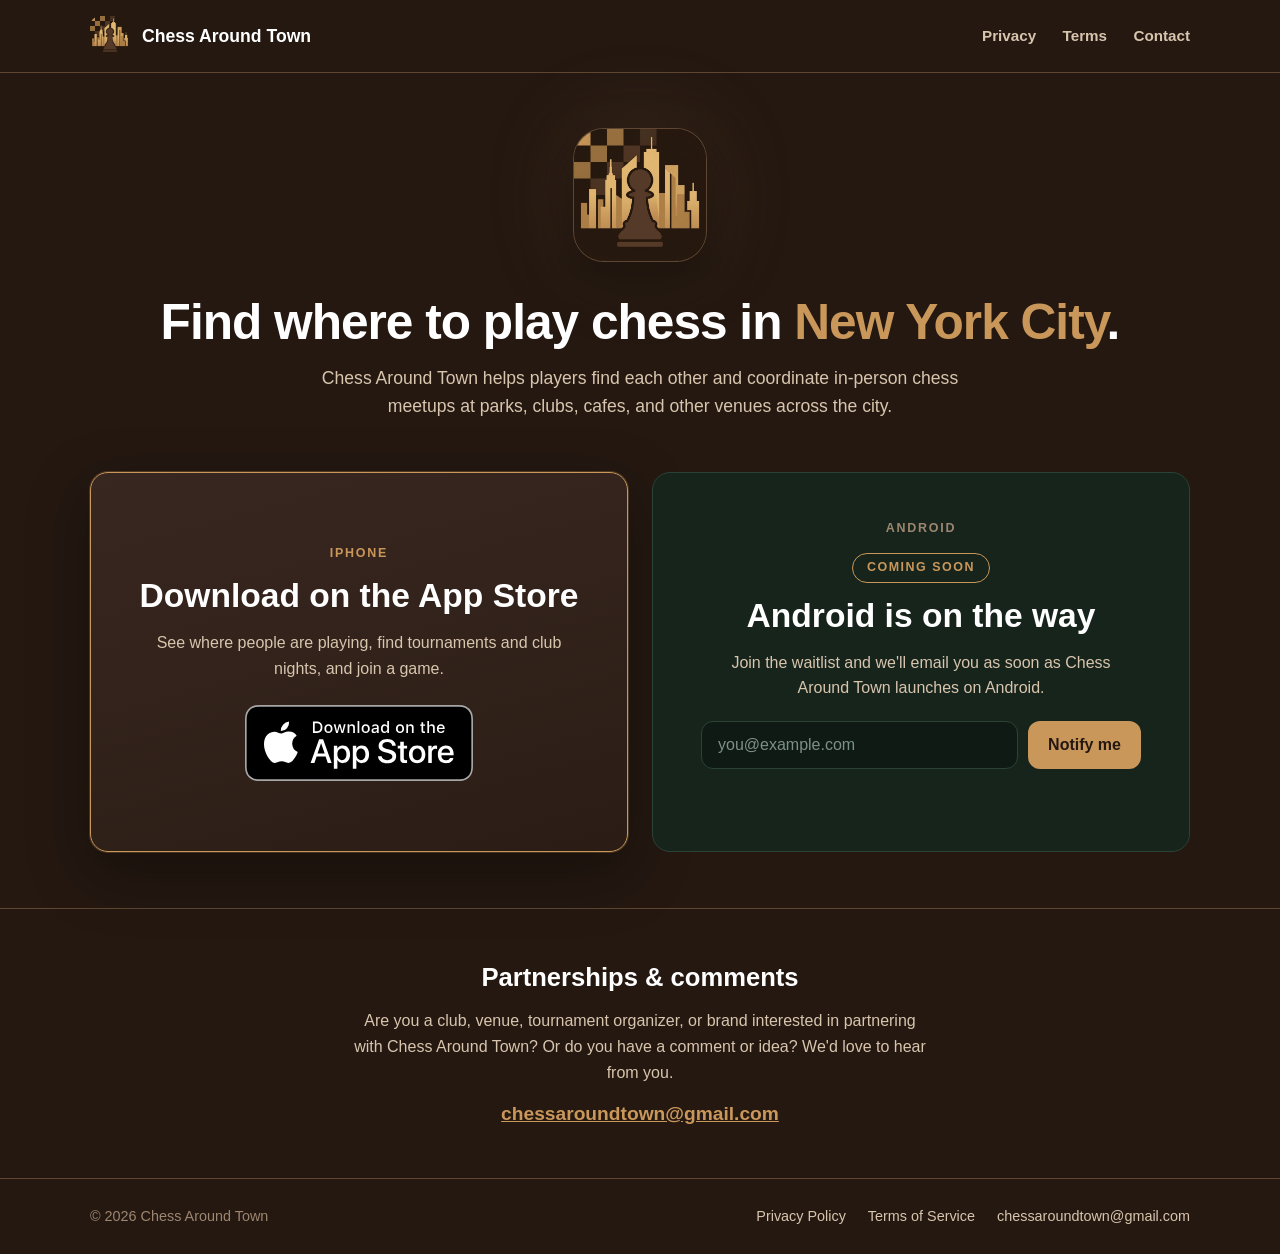
==== index.html @ 68b0ef18 "Add chessaroundtown.com website Landing page with App Store download and Android waitlist, plus priv" ====
<!doctype html>
<html lang="en">
<head>
<meta charset="utf-8">
<meta name="viewport" content="width=device-width, initial-scale=1">
<title>Chess Around Town | Find where to play chess in New York City</title>
<meta name="description" content="Chess Around Town helps players in New York City find each other and coordinate in-person chess meetups at parks, clubs, cafes, and other venues. Available on iPhone; Android coming soon.">
<meta name="theme-color" content="#241811">
<link rel="canonical" href="https://chessaroundtown.com/">
<link rel="icon" type="image/png" sizes="32x32" href="assets/favicon-32.png">
<link rel="icon" type="image/png" sizes="48x48" href="assets/favicon-48.png">
<link rel="apple-touch-icon" href="assets/apple-touch-icon.png">
<meta property="og:type" content="website">
<meta property="og:site_name" content="Chess Around Town">
<meta property="og:title" content="Chess Around Town | Find where to play chess in New York City">
<meta property="og:description" content="Find where to play, and who'll be there. Available on iPhone; Android coming soon.">
<meta property="og:url" content="https://chessaroundtown.com/">
<meta property="og:image" content="https://chessaroundtown.com/assets/og-image.png">
<meta name="twitter:card" content="summary_large_image">
<link rel="stylesheet" href="style.css">
</head>
<body>

<header class="site-header">
  <div class="container">
    <a class="brand" href="index.html" aria-label="Chess Around Town home">
      <img src="assets/logo-512.png" alt="" width="40" height="40">
      <span>Chess Around Town</span>
    </a>
    <nav class="site-nav" aria-label="Main">
      <a href="privacy.html">Privacy</a>
      <a href="terms.html">Terms</a>
      <a href="#contact">Contact</a>
    </nav>
  </div>
</header>

<main>
  <section class="hero">
    <div class="container">
      <img class="hero-logo" src="assets/logo-512.png" alt="Chess Around Town logo" width="132" height="132">
      <h1>Find where to play chess in <span>New York City</span>.</h1>
      <p>Chess Around Town helps players find each other and coordinate in-person chess meetups at parks, clubs, cafes, and other venues across the city.</p>
    </div>
  </section>

  <div class="container">
    <div class="split">

      <section class="panel panel-ios" aria-labelledby="ios-title">
        <span class="eyebrow">iPhone</span>
        <h2 id="ios-title">Download on the App Store</h2>
        <p>See where people are playing, find tournaments and club nights, and join a game.</p>
        <a class="store-badge" href="https://apps.apple.com/app/id6809577324" aria-label="Download Chess Around Town on the App Store">
          <img src="assets/appstore-badge.svg" alt="Download on the App Store">
        </a>
      </section>

      <section class="panel panel-android" aria-labelledby="android-title">
        <span class="eyebrow">Android</span>
        <span class="pill">Coming soon</span>
        <h2 id="android-title">Android is on the way</h2>
        <p>Join the waitlist and we'll email you as soon as Chess Around Town launches on Android.</p>
        <form class="waitlist" id="waitlist-form" novalidate>
          <label class="sr-only" for="waitlist-email">Email address</label>
          <input id="waitlist-email" name="email" type="email" inputmode="email" autocomplete="email" placeholder="you@example.com" required maxlength="254">
          <div class="hp" aria-hidden="true">
            <label>Leave this field empty <input type="text" name="website" tabindex="-1" autocomplete="off"></label>
          </div>
          <button class="btn" type="submit">Notify me</button>
        </form>
        <p class="form-msg" id="waitlist-msg" role="status" aria-live="polite"></p>
      </section>

    </div>
  </div>

  <section class="contact" id="contact">
    <div class="container">
      <h2>Partnerships &amp; comments</h2>
      <p>Are you a club, venue, tournament organizer, or brand interested in partnering with Chess Around Town? Or do you have a comment or idea? We'd love to hear from you.</p>
      <a class="email" href="mailto:chessaroundtown@gmail.com">chessaroundtown@gmail.com</a>
    </div>
  </section>
</main>

<footer class="site-footer">
  <div class="container">
    <span>&copy; 2026 Chess Around Town</span>
    <nav aria-label="Footer">
      <a href="privacy.html">Privacy Policy</a>
      <a href="terms.html">Terms of Service</a>
      <a href="mailto:chessaroundtown@gmail.com">chessaroundtown@gmail.com</a>
    </nav>
  </div>
</footer>

<script src="waitlist.js"></script>
</body>
</html>
---- style.css ----
:root {
  color-scheme: dark;
  /* Same palette as the app (lib/theme.ts) */
  --bg: #241811;
  --surface: #382720;
  --surface-alt: #4a3528;
  --border: #5e4632;
  --primary: #c9975a;
  --primary-light: #d9ab72;
  --text: #ffffff;
  --muted: #d8c5ae;
  --faint: #9c8670;
  --nav-bg: #16241c;
  --nav-border: #2a4335;
  --nav-inactive: #7c9186;
  --danger: #e0614f;
  --ok: #7fd1a0;
  --radius: 18px;
}

* { box-sizing: border-box; }
html { scroll-behavior: smooth; }
body {
  margin: 0;
  background: var(--bg);
  color: var(--text);
  font-family: -apple-system, BlinkMacSystemFont, "Segoe UI", Roboto, Helvetica, Arial, sans-serif;
  line-height: 1.6;
  -webkit-font-smoothing: antialiased;
}
a { color: var(--primary); }
a:hover { color: var(--primary-light); }
:focus-visible { outline: 2px solid var(--primary); outline-offset: 3px; border-radius: 6px; }

.container { width: min(1100px, 100% - 40px); margin-inline: auto; }
.sr-only {
  position: absolute; width: 1px; height: 1px; padding: 0; margin: -1px;
  overflow: hidden; clip: rect(0, 0, 0, 0); white-space: nowrap; border: 0;
}

/* ---------- Header ---------- */
.site-header { border-bottom: 1px solid var(--border); }
.site-header .container {
  display: flex; align-items: center; justify-content: space-between; padding: 16px 0;
}
.brand {
  display: flex; align-items: center; gap: 12px;
  color: var(--text); text-decoration: none; font-weight: 700; font-size: 1.1rem;
}
.brand:hover { color: var(--text); }
.brand img { width: 40px; height: 40px; border-radius: 10px; flex: none; }
.site-nav a {
  color: var(--muted); text-decoration: none; font-weight: 600; font-size: 0.95rem; margin-left: 22px;
}
.site-nav a:hover { color: var(--primary); }

/* ---------- Hero ---------- */
.hero { text-align: center; padding: 56px 0 36px; }
.hero-logo {
  width: 132px; height: 132px; border-radius: 30px;
  box-shadow: 0 0 0 1px var(--border), 0 18px 50px rgba(0, 0, 0, 0.45), 0 0 90px rgba(201, 151, 90, 0.18);
}
.hero h1 {
  font-size: clamp(2rem, 5vw, 3.1rem); line-height: 1.12; letter-spacing: -0.02em; margin: 26px 0 14px;
}
.hero h1 span { color: var(--primary); }
.hero p { max-width: 640px; margin: 0 auto; color: var(--muted); font-size: 1.1rem; }

/* ---------- The two halves ---------- */
.split { display: grid; grid-template-columns: 1fr 1fr; gap: 24px; padding: 16px 0 56px; }
.panel {
  position: relative; display: flex; flex-direction: column; align-items: center; justify-content: center;
  gap: 14px; text-align: center; min-height: 380px; padding: 44px 36px; border-radius: var(--radius);
}
.panel h2 { margin: 0; font-size: clamp(1.6rem, 3vw, 2.1rem); line-height: 1.15; }
.panel p { margin: 0; color: var(--muted); max-width: 420px; }
.eyebrow { font-size: 0.78rem; letter-spacing: 0.14em; text-transform: uppercase; font-weight: 700; color: var(--faint); }

.panel-ios {
  background: linear-gradient(165deg, var(--surface), #2b1d15);
  border: 1px solid var(--primary);
  box-shadow: 0 0 0 1px rgba(201, 151, 90, 0.25), 0 20px 60px rgba(0, 0, 0, 0.35);
}
.panel-ios .eyebrow { color: var(--primary); }
.store-badge { display: inline-block; margin-top: 10px; transition: transform 0.15s ease; }
.store-badge:hover { transform: translateY(-2px); }
.store-badge img { display: block; height: 76px; width: auto; }

.panel-android { background: var(--nav-bg); border: 1px solid var(--nav-border); }
.pill {
  display: inline-block; border: 1px solid var(--primary); color: var(--primary); border-radius: 999px;
  padding: 4px 14px; font-size: 0.78rem; letter-spacing: 0.12em; text-transform: uppercase; font-weight: 700;
}

/* ---------- Waitlist form ---------- */
.waitlist { display: flex; gap: 10px; width: 100%; max-width: 440px; margin-top: 6px; }
.waitlist input[type="email"] {
  flex: 1; min-width: 0; background: rgba(0, 0, 0, 0.28); border: 1px solid var(--nav-border);
  color: var(--text); border-radius: 12px; padding: 14px 16px; font-size: 1rem; font-family: inherit;
}
.waitlist input::placeholder { color: var(--nav-inactive); }
.waitlist input[type="email"]:focus { outline: 2px solid var(--primary); outline-offset: 1px; border-color: var(--primary); }
.hp { position: absolute; left: -9999px; width: 1px; height: 1px; overflow: hidden; opacity: 0; }
.btn {
  background: var(--primary); color: var(--bg); border: 0; border-radius: 12px; padding: 14px 20px;
  font-weight: 700; font-size: 1rem; font-family: inherit; cursor: pointer; white-space: nowrap;
}
.btn:hover { background: var(--primary-light); }
.btn[disabled] { opacity: 0.6; cursor: default; }
.panel p.form-msg { min-height: 1.5em; font-size: 0.95rem; max-width: 440px; }
.form-msg.ok { color: var(--ok); font-weight: 600; }
.form-msg.err { color: var(--danger); }

/* ---------- Contact ---------- */
.contact { border-top: 1px solid var(--border); padding: 48px 0; text-align: center; }
.contact h2 { margin: 0 0 10px; font-size: 1.6rem; }
.contact p { color: var(--muted); max-width: 580px; margin: 0 auto 14px; }
.contact .email { font-weight: 700; font-size: 1.2rem; }

/* ---------- Footer ---------- */
.site-footer { border-top: 1px solid var(--border); padding: 26px 0; color: var(--faint); font-size: 0.9rem; }
.site-footer .container { display: flex; flex-wrap: wrap; gap: 10px 22px; justify-content: space-between; align-items: center; }
.site-footer nav a { color: var(--muted); text-decoration: none; margin-left: 18px; }
.site-footer nav a:first-child { margin-left: 0; }
.site-footer nav a:hover { color: var(--primary); }

/* ---------- Legal pages (privacy / terms) ---------- */
.legal { max-width: 760px; padding: 44px 0 72px; }
.legal h1 { font-size: 2rem; margin: 0 0 4px; }
.legal .updated { color: var(--faint); font-size: 0.9rem; margin: 0 0 2em; }
.legal h2 { font-size: 1.25rem; margin-top: 2.2em; border-bottom: 1px solid var(--border); padding-bottom: 6px; }
.legal p, .legal li { color: var(--muted); }
.legal strong { color: var(--text); }
.legal ul { padding-left: 1.3em; }

/* ---------- Small screens ---------- */
@media (max-width: 820px) {
  .split { grid-template-columns: 1fr; }
  .panel { min-height: 0; padding: 40px 24px; }
  .waitlist { flex-direction: column; }
  .hero { padding-top: 40px; }
}
@media (max-width: 480px) {
  .site-nav a { margin-left: 14px; font-size: 0.9rem; }
  .brand span { display: none; }
}
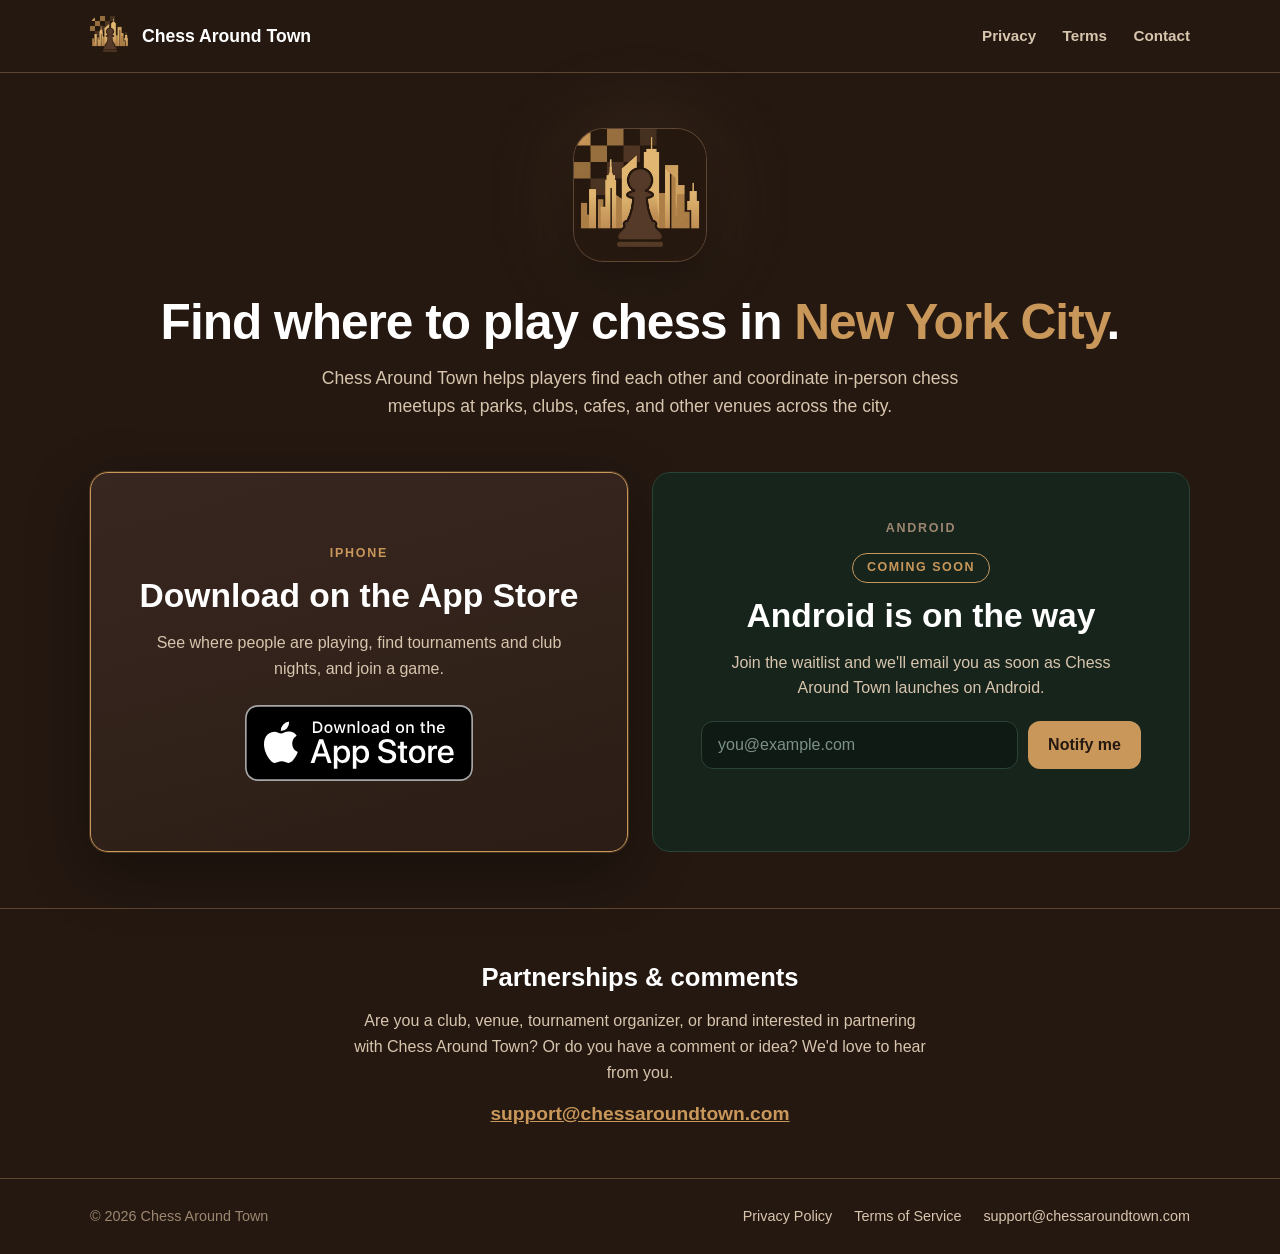
==== commit 31afc06f: "Use support@chessaroundtown.com as the contact address Forwards to the existing inbox via Cloudflare" ====
--- a/index.html
+++ b/index.html
@@ -79,7 +79,7 @@
     <div class="container">
       <h2>Partnerships &amp; comments</h2>
       <p>Are you a club, venue, tournament organizer, or brand interested in partnering with Chess Around Town? Or do you have a comment or idea? We'd love to hear from you.</p>
-      <a class="email" href="mailto:chessaroundtown@gmail.com">chessaroundtown@gmail.com</a>
+      <a class="email" href="mailto:support@chessaroundtown.com">support@chessaroundtown.com</a>
     </div>
   </section>
 </main>
@@ -90,7 +90,7 @@
     <nav aria-label="Footer">
       <a href="privacy.html">Privacy Policy</a>
       <a href="terms.html">Terms of Service</a>
-      <a href="mailto:chessaroundtown@gmail.com">chessaroundtown@gmail.com</a>
+      <a href="mailto:support@chessaroundtown.com">support@chessaroundtown.com</a>
     </nav>
   </div>
 </footer>
